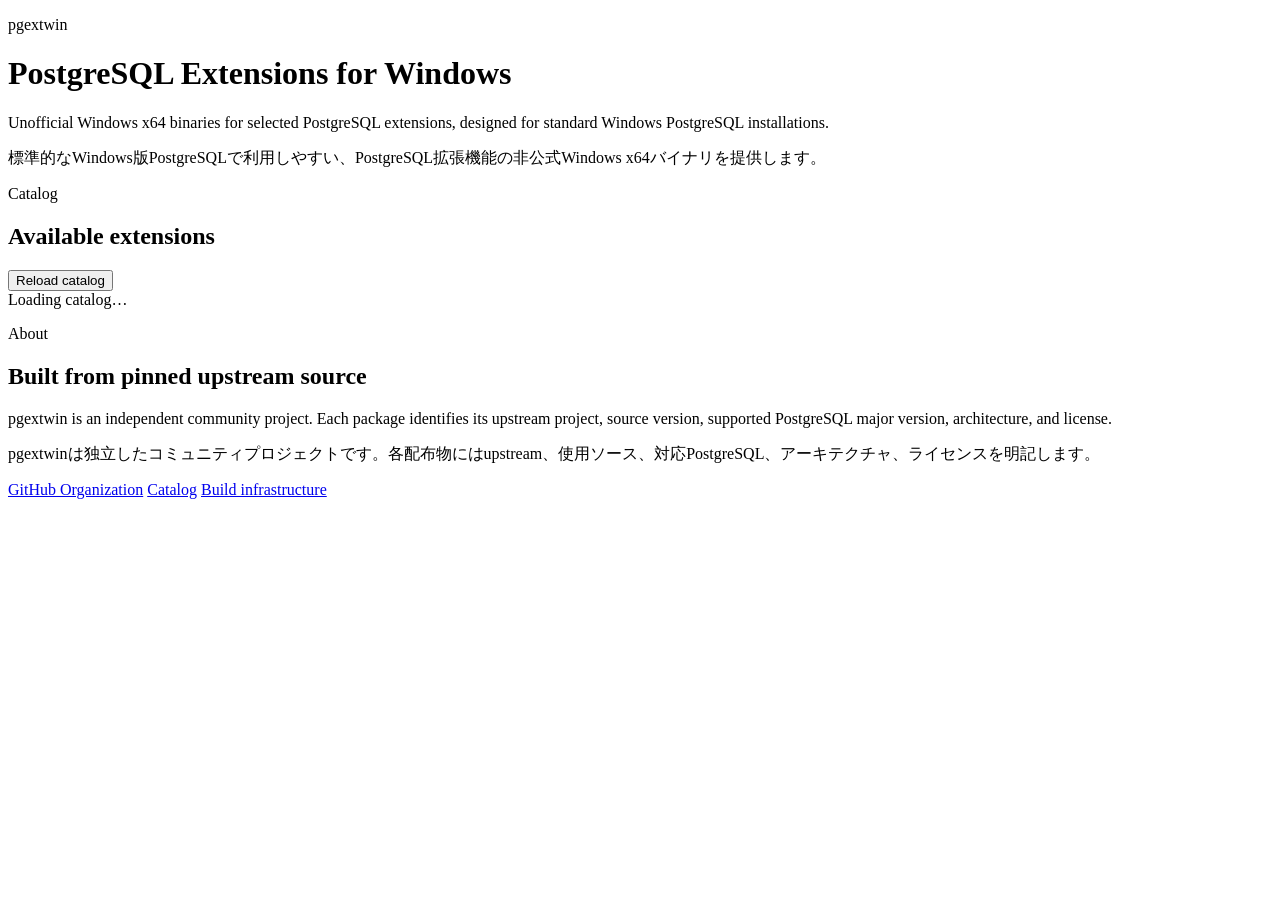
==== index.html @ 3f57a6a5 "Add accessible website shell" ====
<!doctype html>
<html lang="en">
<head>
  <meta charset="utf-8">
  <meta name="viewport" content="width=device-width, initial-scale=1">
  <meta name="description" content="Unofficial Windows x64 binaries for selected PostgreSQL extensions.">
  <title>pgextwin — PostgreSQL Extensions for Windows</title>
  <link rel="stylesheet" href="styles.css">
</head>
<body>
  <header class="site-header">
    <div class="shell">
      <p class="eyebrow">pgextwin</p>
      <h1>PostgreSQL Extensions for Windows</h1>
      <p class="lead">Unofficial Windows x64 binaries for selected PostgreSQL extensions, designed for standard Windows PostgreSQL installations.</p>
      <p class="lead ja" lang="ja">標準的なWindows版PostgreSQLで利用しやすい、PostgreSQL拡張機能の非公式Windows x64バイナリを提供します。</p>
    </div>
  </header>

  <main class="shell">
    <section aria-labelledby="extensions-heading">
      <div class="section-heading">
        <div>
          <p class="eyebrow">Catalog</p>
          <h2 id="extensions-heading">Available extensions</h2>
        </div>
        <button id="reload" type="button">Reload catalog</button>
      </div>

      <div id="status" class="status" role="status" aria-live="polite">Loading catalog…</div>
      <div id="extensions" class="extension-grid" aria-live="polite"></div>
    </section>

    <section class="info" aria-labelledby="about-heading">
      <p class="eyebrow">About</p>
      <h2 id="about-heading">Built from pinned upstream source</h2>
      <p>pgextwin is an independent community project. Each package identifies its upstream project, source version, supported PostgreSQL major version, architecture, and license.</p>
      <p lang="ja">pgextwinは独立したコミュニティプロジェクトです。各配布物にはupstream、使用ソース、対応PostgreSQL、アーキテクチャ、ライセンスを明記します。</p>
    </section>
  </main>

  <footer class="site-footer">
    <div class="shell">
      <a href="https://github.com/pgextwin">GitHub Organization</a>
      <a href="https://github.com/pgextwin/catalog">Catalog</a>
      <a href="https://github.com/pgextwin/build">Build infrastructure</a>
    </div>
  </footer>

  <script src="app.js" defer></script>
</body>
</html>
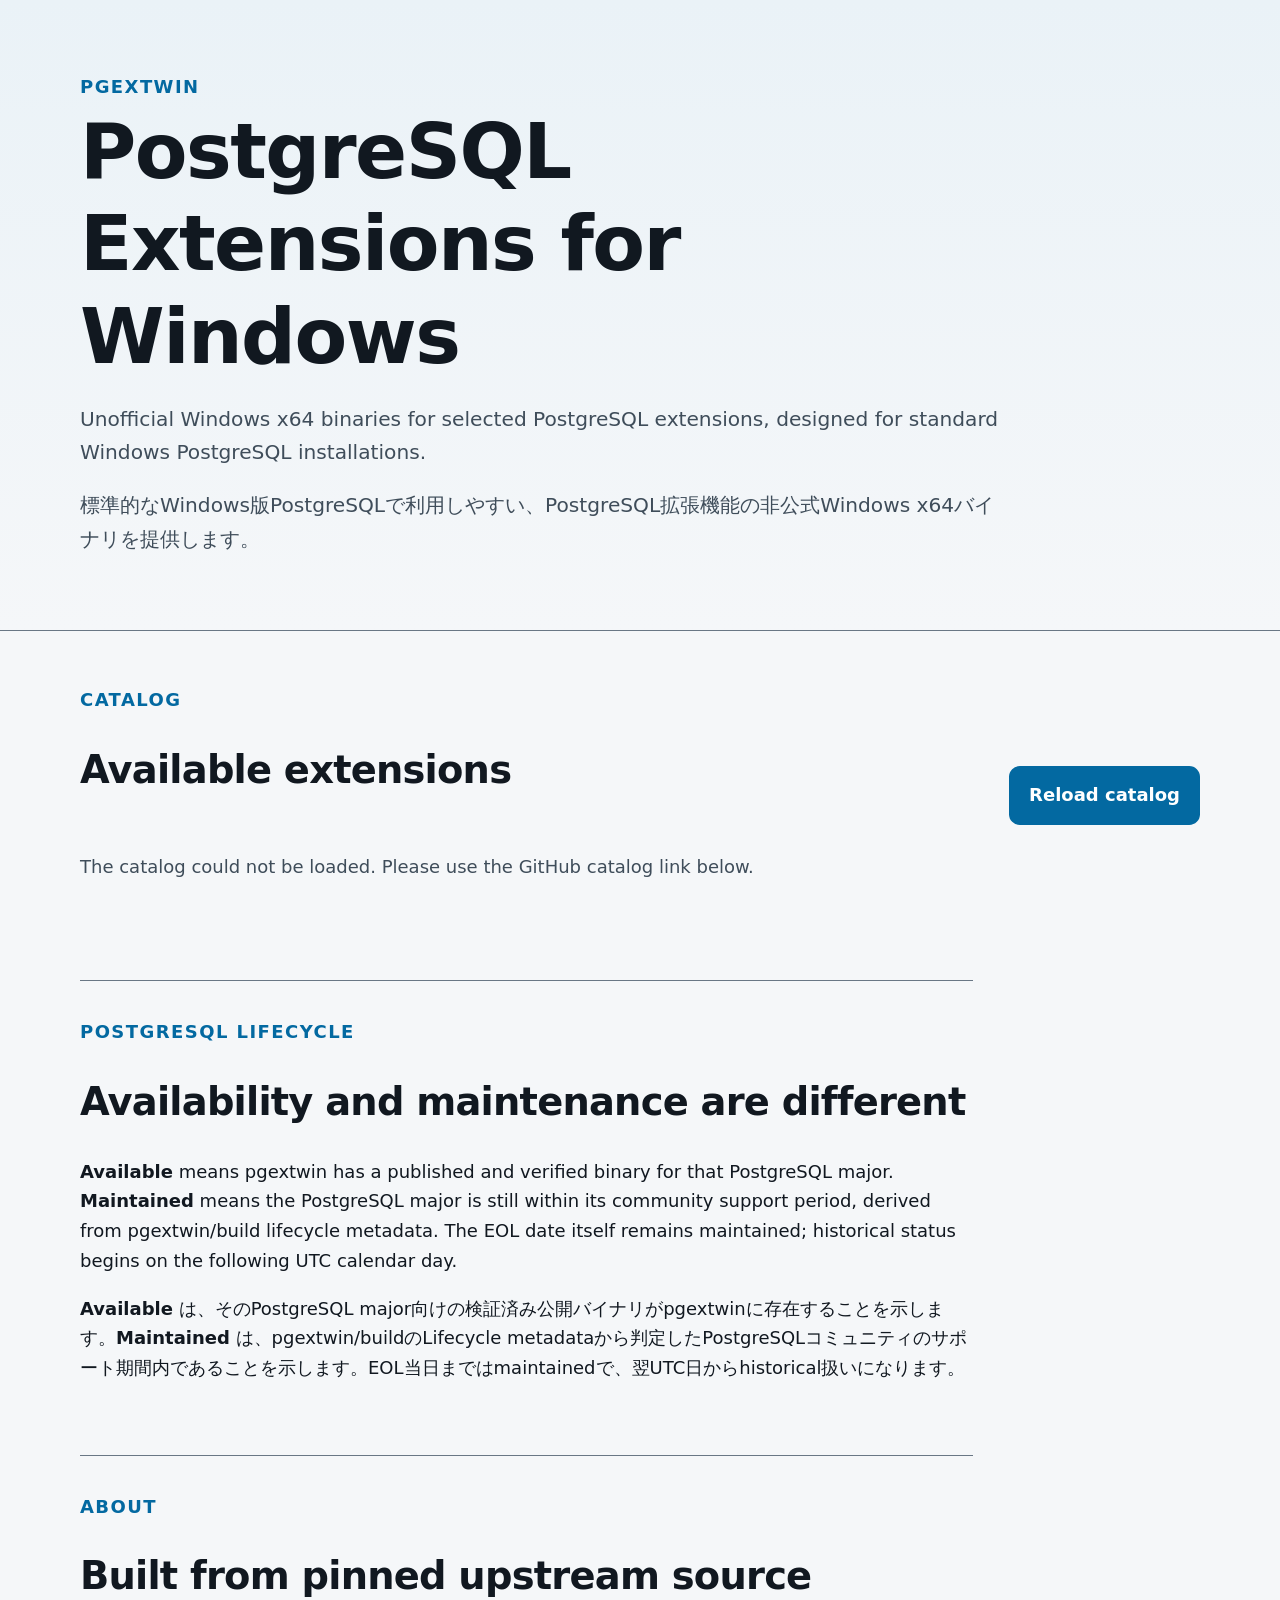
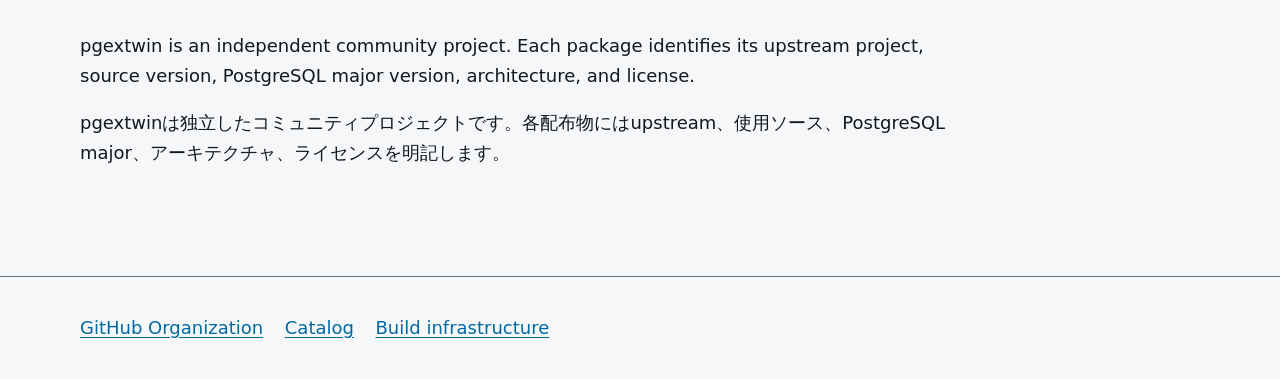
==== commit be8558de: "feat: explain lifecycle availability in website UI" ====
--- a/index.html
+++ b/index.html
@@ -31,11 +31,19 @@
       <div id="extensions" class="extension-grid" aria-live="polite"></div>
     </section>
 
+    <section class="info" aria-labelledby="lifecycle-heading">
+      <p class="eyebrow">PostgreSQL lifecycle</p>
+      <h2 id="lifecycle-heading">Availability and maintenance are different</h2>
+      <p><strong>Available</strong> means pgextwin has a published and verified binary for that PostgreSQL major. <strong>Maintained</strong> means the PostgreSQL major is still within its community support period, derived from pgextwin/build lifecycle metadata. The EOL date itself remains maintained; historical status begins on the following UTC calendar day.</p>
+      <p lang="ja"><strong>Available</strong> は、そのPostgreSQL major向けの検証済み公開バイナリがpgextwinに存在することを示します。<strong>Maintained</strong> は、pgextwin/buildのLifecycle metadataから判定したPostgreSQLコミュニティのサポート期間内であることを示します。EOL当日まではmaintainedで、翌UTC日からhistorical扱いになります。</p>
+      <div id="lifecycle-notice" class="lifecycle-notice" aria-live="polite"></div>
+    </section>
+
     <section class="info" aria-labelledby="about-heading">
       <p class="eyebrow">About</p>
       <h2 id="about-heading">Built from pinned upstream source</h2>
-      <p>pgextwin is an independent community project. Each package identifies its upstream project, source version, supported PostgreSQL major version, architecture, and license.</p>
-      <p lang="ja">pgextwinは独立したコミュニティプロジェクトです。各配布物にはupstream、使用ソース、対応PostgreSQL、アーキテクチャ、ライセンスを明記します。</p>
+      <p>pgextwin is an independent community project. Each package identifies its upstream project, source version, PostgreSQL major version, architecture, and license.</p>
+      <p lang="ja">pgextwinは独立したコミュニティプロジェクトです。各配布物にはupstream、使用ソース、PostgreSQL major、アーキテクチャ、ライセンスを明記します。</p>
     </section>
   </main>
 
@@ -47,6 +55,7 @@
     </div>
   </footer>
 
+  <script src="lifecycle.js" defer></script>
   <script src="app.js" defer></script>
 </body>
 </html>
--- a/styles.css
+++ b/styles.css
@@ -0,0 +1,223 @@
+:root {
+  color-scheme: dark light;
+  --bg: #101418;
+  --surface: #182028;
+  --surface-2: #202a34;
+  --text: #f5f7fa;
+  --muted: #c1cad4;
+  --border: #4c5a68;
+  --accent: #7dd3fc;
+  --accent-text: #062332;
+  --focus: #facc15;
+  --max: 1120px;
+  font-family: Inter, ui-sans-serif, system-ui, -apple-system, BlinkMacSystemFont, "Segoe UI", sans-serif;
+}
+
+* {
+  box-sizing: border-box;
+}
+
+html {
+  font-size: 18px;
+  background: var(--bg);
+}
+
+body {
+  margin: 0;
+  background: var(--bg);
+  color: var(--text);
+  line-height: 1.65;
+}
+
+a {
+  color: var(--accent);
+  text-underline-offset: 0.18em;
+}
+
+a:hover {
+  text-decoration-thickness: 0.14em;
+}
+
+a:focus-visible,
+button:focus-visible {
+  outline: 3px solid var(--focus);
+  outline-offset: 4px;
+}
+
+.shell {
+  width: min(calc(100% - 2rem), var(--max));
+  margin-inline: auto;
+}
+
+.site-header {
+  border-bottom: 1px solid var(--border);
+  padding: 4rem 0 3rem;
+  background: linear-gradient(180deg, #17212a 0%, var(--bg) 100%);
+}
+
+h1,
+h2,
+h3 {
+  line-height: 1.2;
+  letter-spacing: -0.02em;
+}
+
+h1 {
+  margin: 0.25rem 0 1rem;
+  font-size: clamp(2.3rem, 6vw, 4.4rem);
+  max-width: 16ch;
+}
+
+h2 {
+  font-size: clamp(1.65rem, 3vw, 2.35rem);
+}
+
+h3 {
+  margin: 0;
+  font-size: 1.35rem;
+}
+
+.eyebrow {
+  margin: 0;
+  color: var(--accent);
+  font-weight: 800;
+  letter-spacing: 0.08em;
+  text-transform: uppercase;
+}
+
+.lead {
+  max-width: 72ch;
+  font-size: 1.12rem;
+  color: var(--muted);
+}
+
+main {
+  padding: 3rem 0 5rem;
+}
+
+.section-heading {
+  display: flex;
+  gap: 1rem;
+  align-items: end;
+  justify-content: space-between;
+  margin-bottom: 1.5rem;
+}
+
+button {
+  border: 2px solid var(--accent);
+  border-radius: 0.6rem;
+  background: var(--accent);
+  color: var(--accent-text);
+  padding: 0.7rem 1rem;
+  font: inherit;
+  font-weight: 800;
+  cursor: pointer;
+}
+
+.status {
+  margin: 1rem 0 1.5rem;
+  color: var(--muted);
+}
+
+.extension-grid {
+  display: grid;
+  grid-template-columns: repeat(auto-fit, minmax(min(100%, 19rem), 1fr));
+  gap: 1rem;
+}
+
+.extension-card {
+  border: 1px solid var(--border);
+  border-radius: 0.9rem;
+  background: var(--surface);
+  padding: 1.35rem;
+}
+
+.extension-card p {
+  color: var(--muted);
+}
+
+.meta {
+  display: grid;
+  grid-template-columns: auto 1fr;
+  gap: 0.35rem 0.8rem;
+  margin: 1rem 0;
+}
+
+.meta dt {
+  font-weight: 800;
+}
+
+.meta dd {
+  margin: 0;
+  color: var(--muted);
+}
+
+.pg-list {
+  display: flex;
+  flex-wrap: wrap;
+  gap: 0.45rem;
+  padding: 0;
+  list-style: none;
+}
+
+.pg-list li {
+  border: 1px solid var(--border);
+  border-radius: 999px;
+  background: var(--surface-2);
+  padding: 0.2rem 0.65rem;
+  font-weight: 700;
+}
+
+.card-actions {
+  display: flex;
+  flex-wrap: wrap;
+  gap: 0.8rem;
+  margin-top: 1.2rem;
+}
+
+.info {
+  margin-top: 4rem;
+  border-top: 1px solid var(--border);
+  padding-top: 2rem;
+  max-width: 78ch;
+}
+
+.site-footer {
+  border-top: 1px solid var(--border);
+  padding: 2rem 0;
+}
+
+.site-footer .shell {
+  display: flex;
+  flex-wrap: wrap;
+  gap: 1.2rem;
+}
+
+@media (prefers-color-scheme: light) {
+  :root {
+    --bg: #f5f7f9;
+    --surface: #ffffff;
+    --surface-2: #eef2f5;
+    --text: #111820;
+    --muted: #3f4d5a;
+    --border: #697785;
+    --accent: #0369a1;
+    --accent-text: #ffffff;
+    --focus: #92400e;
+  }
+
+  .site-header {
+    background: linear-gradient(180deg, #eaf2f7 0%, var(--bg) 100%);
+  }
+}
+
+@media (max-width: 640px) {
+  .section-heading {
+    align-items: start;
+    flex-direction: column;
+  }
+
+  button {
+    width: 100%;
+  }
+}
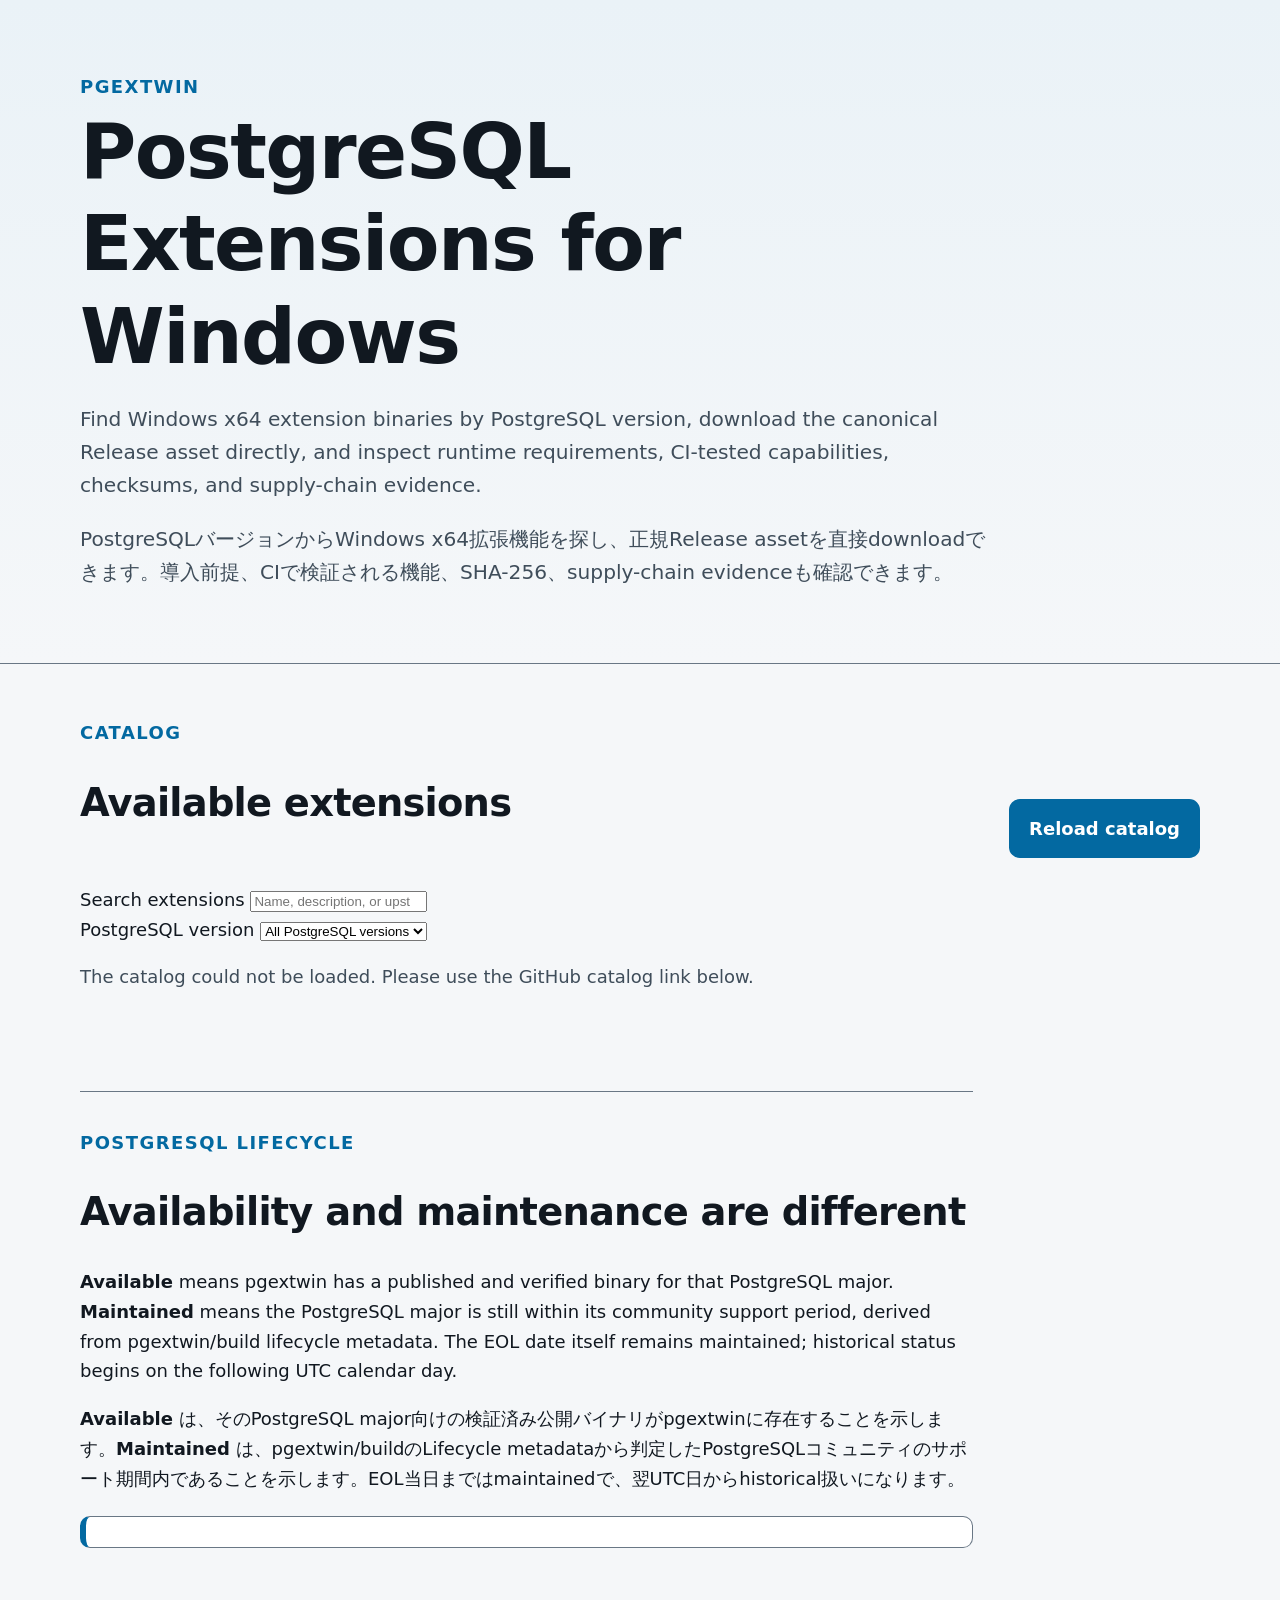
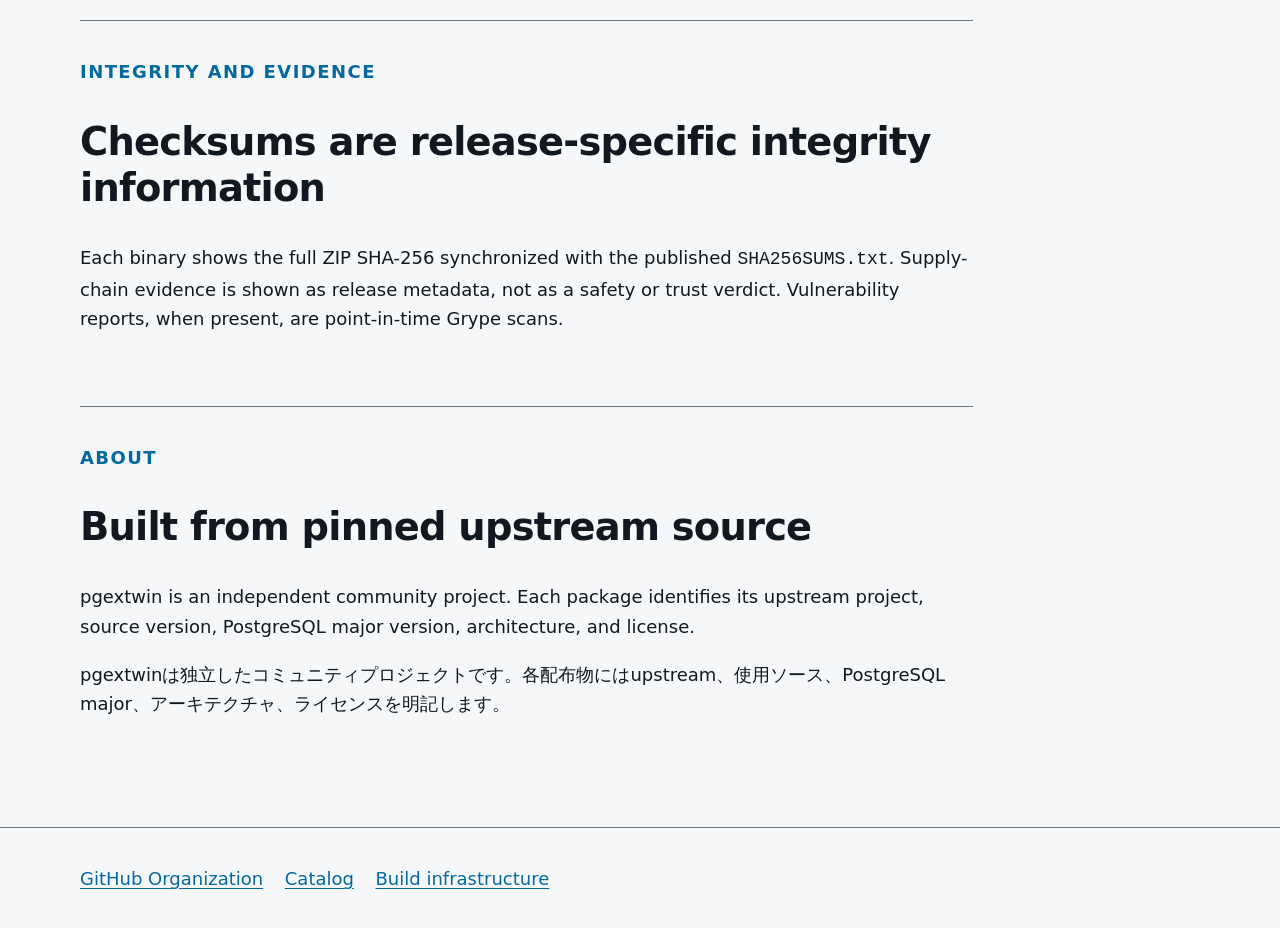
==== commit d9904f31: "Step 12: add discovery controls and Website v2 structure" ====
--- a/index.html
+++ b/index.html
@@ -3,7 +3,7 @@
 <head>
   <meta charset="utf-8">
   <meta name="viewport" content="width=device-width, initial-scale=1">
-  <meta name="description" content="Unofficial Windows x64 binaries for selected PostgreSQL extensions.">
+  <meta name="description" content="Discover and directly download unofficial Windows x64 binaries for selected PostgreSQL extensions.">
   <title>pgextwin — PostgreSQL Extensions for Windows</title>
   <link rel="stylesheet" href="styles.css">
 </head>
@@ -12,8 +12,8 @@
     <div class="shell">
       <p class="eyebrow">pgextwin</p>
       <h1>PostgreSQL Extensions for Windows</h1>
-      <p class="lead">Unofficial Windows x64 binaries for selected PostgreSQL extensions, designed for standard Windows PostgreSQL installations.</p>
-      <p class="lead ja" lang="ja">標準的なWindows版PostgreSQLで利用しやすい、PostgreSQL拡張機能の非公式Windows x64バイナリを提供します。</p>
+      <p class="lead">Find Windows x64 extension binaries by PostgreSQL version, download the canonical Release asset directly, and inspect runtime requirements, CI-tested capabilities, checksums, and supply-chain evidence.</p>
+      <p class="lead ja" lang="ja">PostgreSQLバージョンからWindows x64拡張機能を探し、正規Release assetを直接downloadできます。導入前提、CIで検証される機能、SHA-256、supply-chain evidenceも確認できます。</p>
     </div>
   </header>
 
@@ -27,8 +27,23 @@
         <button id="reload" type="button">Reload catalog</button>
       </div>
 
+      <div class="filters" aria-label="Extension filters">
+        <div class="filter-field filter-field--search">
+          <label for="search">Search extensions</label>
+          <input id="search" name="search" type="search" autocomplete="off" placeholder="Name, description, or upstream repository">
+        </div>
+        <div class="filter-field">
+          <label for="pg-filter">PostgreSQL version</label>
+          <select id="pg-filter" name="pg-filter">
+            <option value="">All PostgreSQL versions</option>
+          </select>
+        </div>
+      </div>
+
       <div id="status" class="status" role="status" aria-live="polite">Loading catalog…</div>
-      <div id="extensions" class="extension-grid" aria-live="polite"></div>
+      <p id="results-count" class="results-count" role="status" aria-live="polite"></p>
+      <div id="empty-state" class="empty-state" role="status" hidden>No extensions match the current filters.</div>
+      <div id="extensions" class="extension-grid"></div>
     </section>
 
     <section class="info" aria-labelledby="lifecycle-heading">
@@ -37,6 +52,12 @@
       <p><strong>Available</strong> means pgextwin has a published and verified binary for that PostgreSQL major. <strong>Maintained</strong> means the PostgreSQL major is still within its community support period, derived from pgextwin/build lifecycle metadata. The EOL date itself remains maintained; historical status begins on the following UTC calendar day.</p>
       <p lang="ja"><strong>Available</strong> は、そのPostgreSQL major向けの検証済み公開バイナリがpgextwinに存在することを示します。<strong>Maintained</strong> は、pgextwin/buildのLifecycle metadataから判定したPostgreSQLコミュニティのサポート期間内であることを示します。EOL当日まではmaintainedで、翌UTC日からhistorical扱いになります。</p>
       <div id="lifecycle-notice" class="lifecycle-notice" aria-live="polite"></div>
+    </section>
+
+    <section class="info" aria-labelledby="integrity-heading">
+      <p class="eyebrow">Integrity and evidence</p>
+      <h2 id="integrity-heading">Checksums are release-specific integrity information</h2>
+      <p>Each binary shows the full ZIP SHA-256 synchronized with the published <code>SHA256SUMS.txt</code>. Supply-chain evidence is shown as release metadata, not as a safety or trust verdict. Vulnerability reports, when present, are point-in-time Grype scans.</p>
     </section>
 
     <section class="info" aria-labelledby="about-heading">
@@ -56,6 +77,7 @@
   </footer>
 
   <script src="lifecycle.js" defer></script>
+  <script src="catalog-view.js" defer></script>
   <script src="app.js" defer></script>
 </body>
 </html>
--- a/styles.css
+++ b/styles.css
@@ -9,6 +9,9 @@
   --accent: #7dd3fc;
   --accent-text: #062332;
   --focus: #facc15;
+  --maintained: #86efac;
+  --historical: #fbbf24;
+  --unknown: #d1d5db;
   --max: 1120px;
   font-family: Inter, ui-sans-serif, system-ui, -apple-system, BlinkMacSystemFont, "Segoe UI", sans-serif;
 }
@@ -152,20 +155,60 @@
   color: var(--muted);
 }
 
+.pg-heading {
+  margin-bottom: 0.45rem;
+  font-weight: 800;
+}
+
 .pg-list {
-  display: flex;
-  flex-wrap: wrap;
-  gap: 0.45rem;
+  display: grid;
+  gap: 0.55rem;
   padding: 0;
   list-style: none;
 }
 
-.pg-list li {
+.pg-version {
   border: 1px solid var(--border);
+  border-radius: 0.7rem;
+  background: var(--surface-2);
+  padding: 0.65rem 0.75rem;
+}
+
+.pg-version-heading {
+  display: flex;
+  flex-wrap: wrap;
+  align-items: center;
+  justify-content: space-between;
+  gap: 0.4rem 0.75rem;
+}
+
+.lifecycle-badge {
+  border: 1px solid currentColor;
   border-radius: 999px;
-  background: var(--surface-2);
-  padding: 0.2rem 0.65rem;
-  font-weight: 700;
+  padding: 0.12rem 0.5rem;
+  font-size: 0.78rem;
+  font-weight: 800;
+  line-height: 1.45;
+}
+
+.lifecycle-badge--maintained {
+  color: var(--maintained);
+}
+
+.lifecycle-badge--historical {
+  color: var(--historical);
+}
+
+.lifecycle-badge--unknown {
+  color: var(--unknown);
+}
+
+.pg-version-detail,
+.pg-version-upstream {
+  display: block;
+  margin-top: 0.25rem;
+  color: var(--muted);
+  font-size: 0.88rem;
 }
 
 .card-actions {
@@ -180,6 +223,19 @@
   border-top: 1px solid var(--border);
   padding-top: 2rem;
   max-width: 78ch;
+}
+
+.lifecycle-notice {
+  margin-top: 1.25rem;
+  border: 1px solid var(--border);
+  border-left: 0.35rem solid var(--accent);
+  border-radius: 0.55rem;
+  background: var(--surface);
+  padding: 0.85rem 1rem;
+}
+
+.lifecycle-notice p {
+  margin: 0.35rem 0;
 }
 
 .site-footer {
@@ -204,6 +260,9 @@
     --accent: #0369a1;
     --accent-text: #ffffff;
     --focus: #92400e;
+    --maintained: #166534;
+    --historical: #92400e;
+    --unknown: #4b5563;
   }
 
   .site-header {
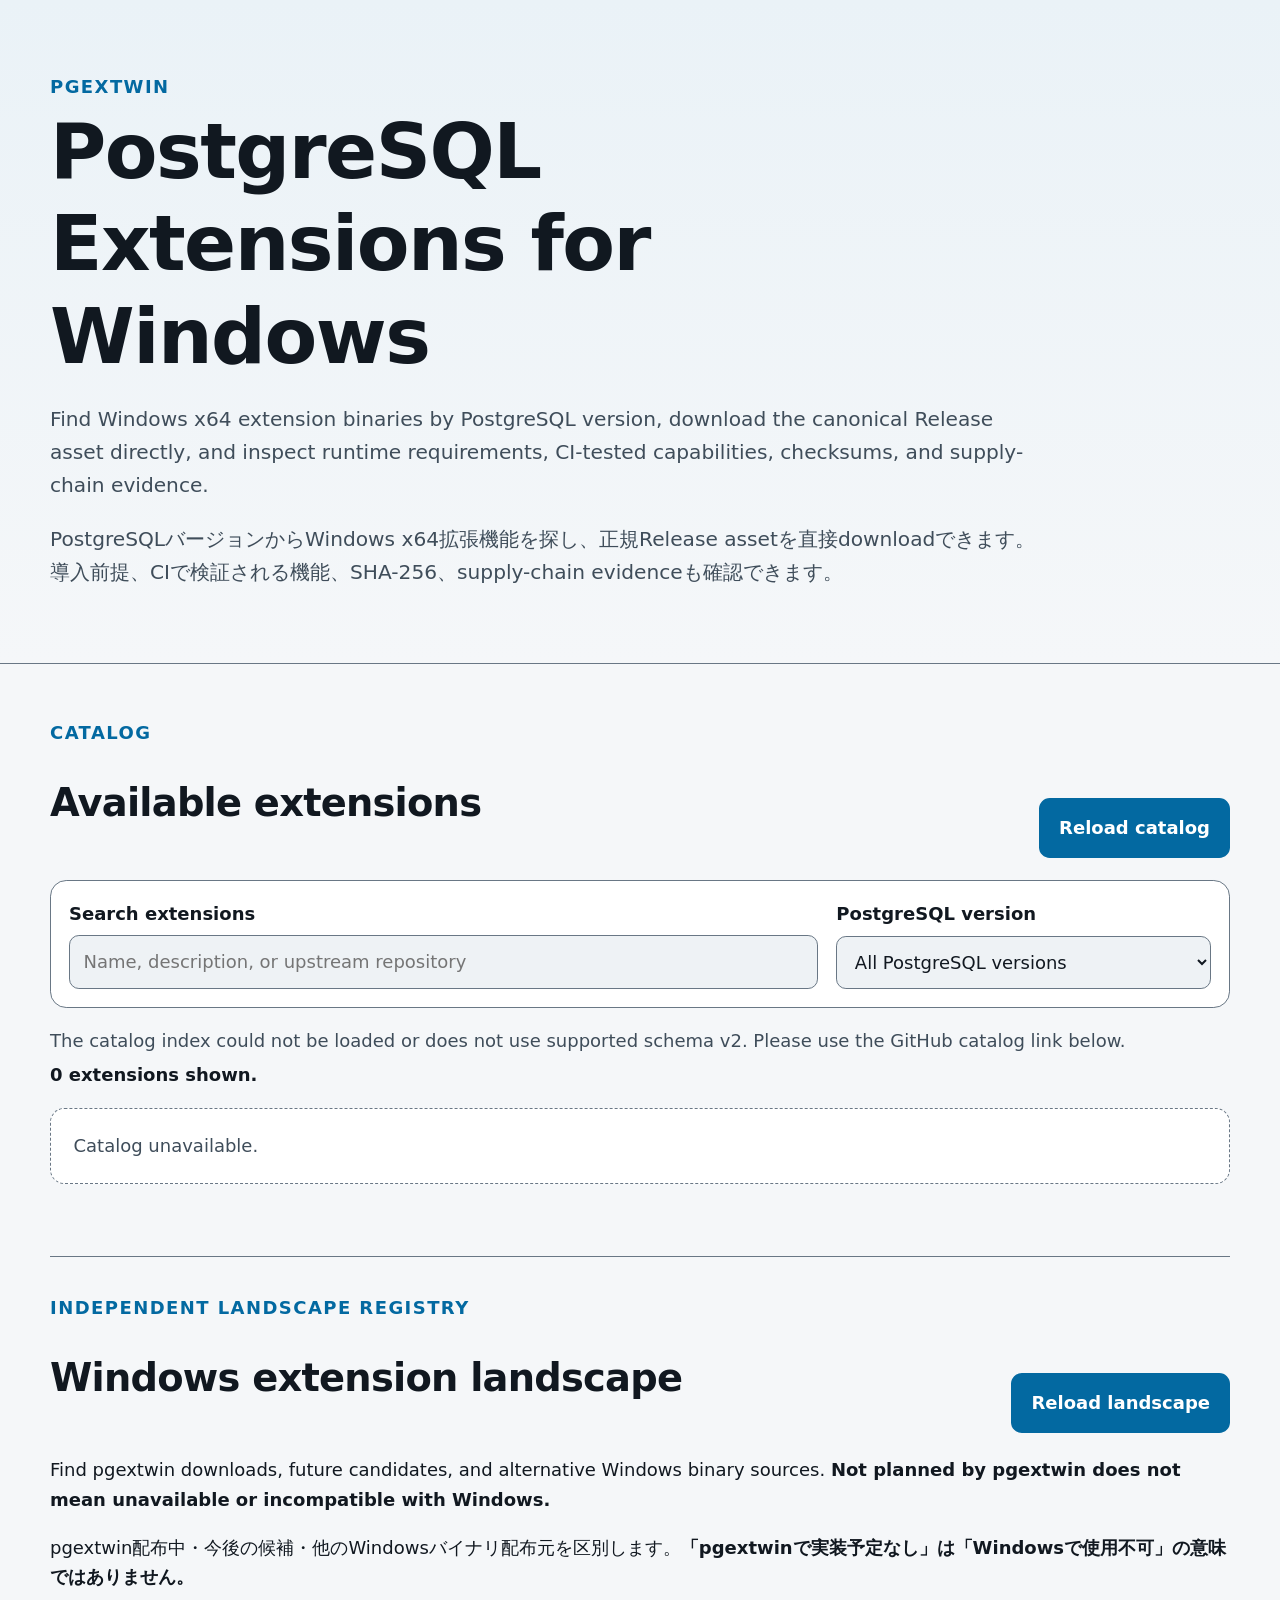
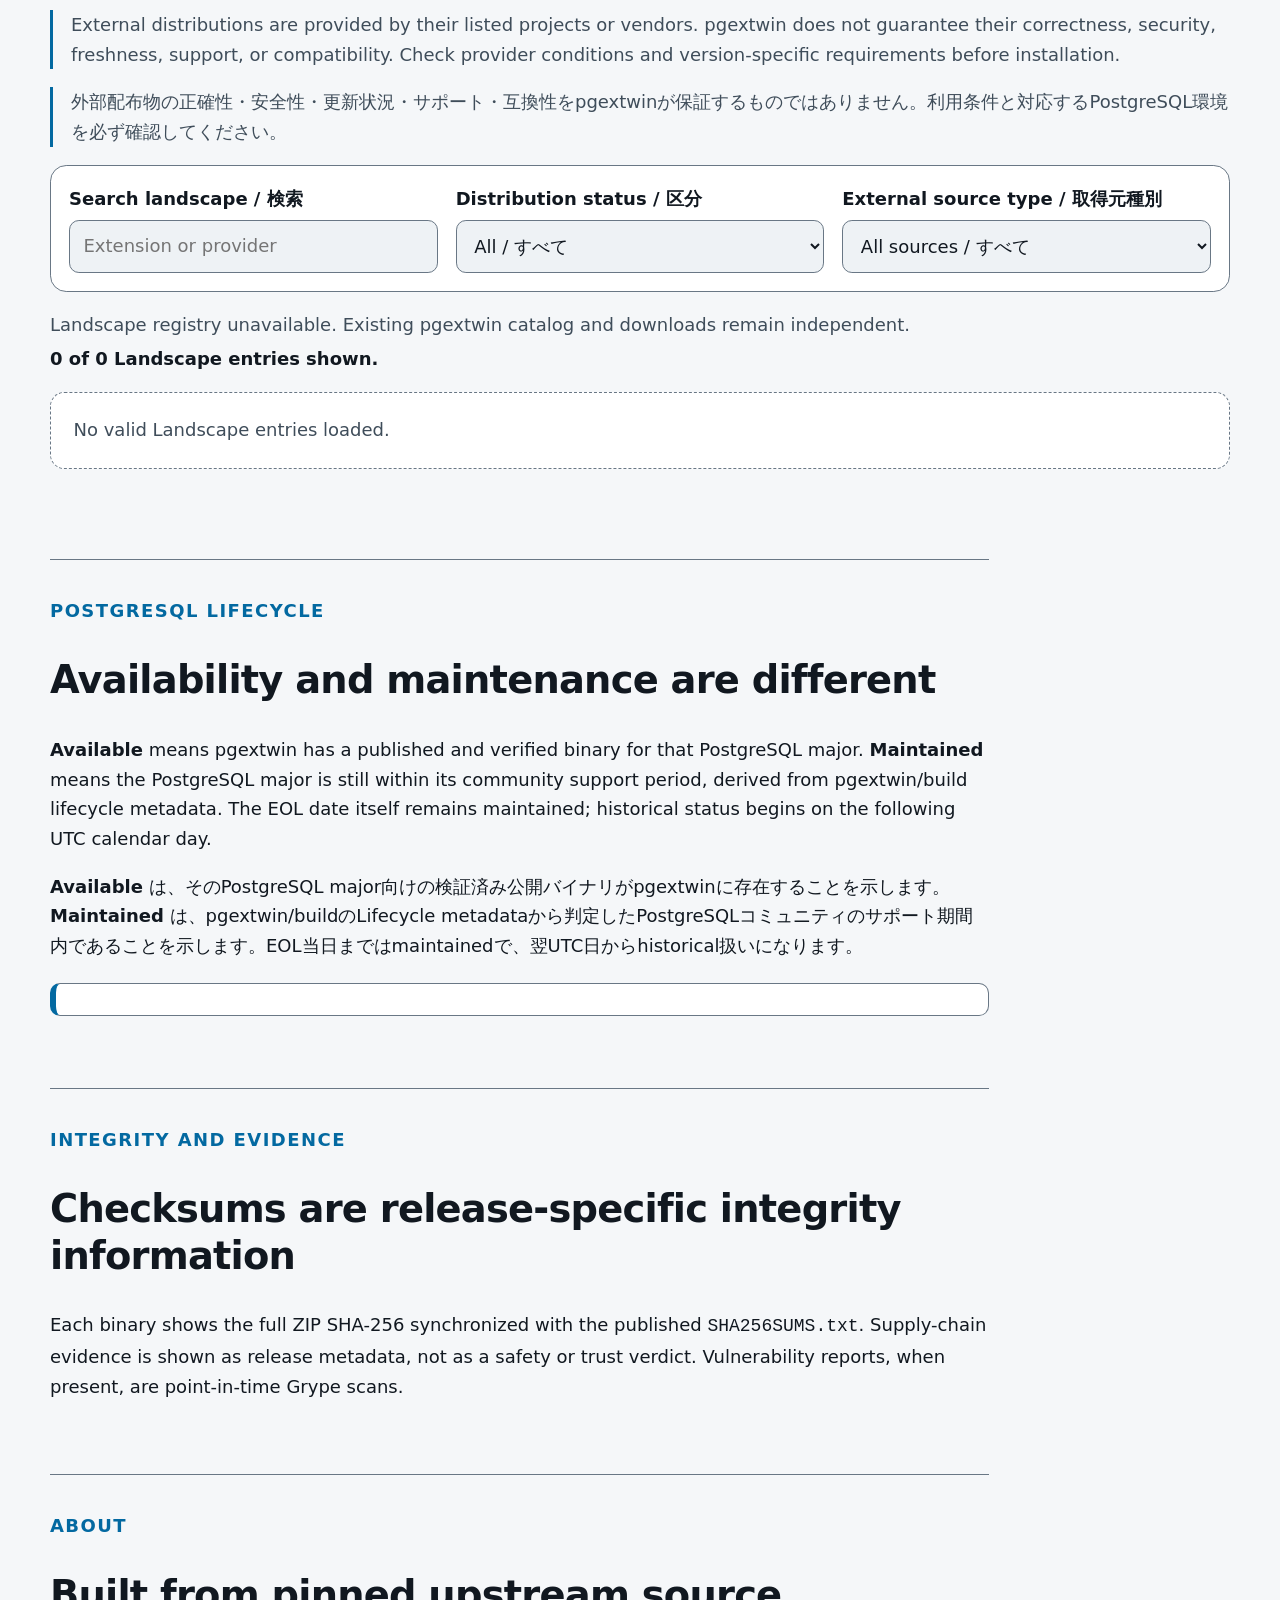
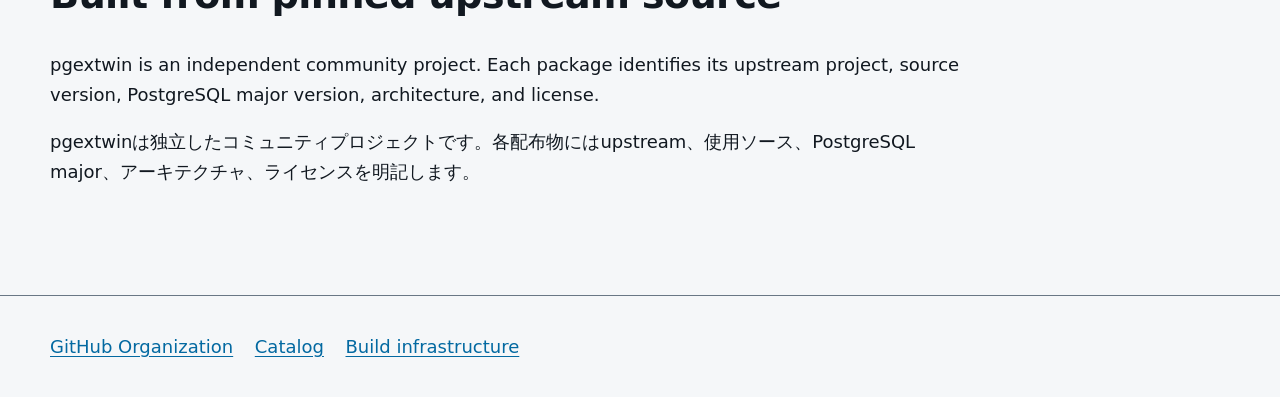
==== commit 98eca0e1: "feat: add isolated Windows Extension Landscape discovery and acquisition UX" ====
--- a/index.html
+++ b/index.html
@@ -46,6 +46,50 @@
       <div id="extensions" class="extension-grid"></div>
     </section>
 
+
+    <section class="landscape-section" aria-labelledby="landscape-heading">
+      <div class="section-heading">
+        <div>
+          <p class="eyebrow">Independent Landscape Registry</p>
+          <h2 id="landscape-heading">Windows extension landscape</h2>
+        </div>
+        <button id="landscape-reload" type="button">Reload landscape</button>
+      </div>
+      <p>Find pgextwin downloads, future candidates, and alternative Windows binary sources. <strong>Not planned by pgextwin does not mean unavailable or incompatible with Windows.</strong></p>
+      <p lang="ja">pgextwin配布中・今後の候補・他のWindowsバイナリ配布元を区別します。<strong>「pgextwinで実装予定なし」は「Windowsで使用不可」の意味ではありません。</strong></p>
+      <p class="landscape-disclaimer">External distributions are provided by their listed projects or vendors. pgextwin does not guarantee their correctness, security, freshness, support, or compatibility. Check provider conditions and version-specific requirements before installation.</p>
+      <p lang="ja" class="landscape-disclaimer">外部配布物の正確性・安全性・更新状況・サポート・互換性をpgextwinが保証するものではありません。利用条件と対応するPostgreSQL環境を必ず確認してください。</p>
+      <div class="filters landscape-filters" aria-label="Landscape search and filters">
+        <div class="filter-field">
+          <label for="landscape-search">Search landscape / 検索</label>
+          <input id="landscape-search" type="search" autocomplete="off" placeholder="Extension or provider">
+        </div>
+        <div class="filter-field">
+          <label for="landscape-filter">Distribution status / 区分</label>
+          <select id="landscape-filter">
+            <option value="">All / すべて</option>
+            <option value="implemented">Available in pgextwin / 配布中</option>
+            <option value="candidate">Future candidate / 今後の候補</option>
+            <option value="not-planned">Not planned / 他の配布元</option>
+          </select>
+        </div>
+        <div class="filter-field">
+          <label for="landscape-source-filter">External source type / 取得元種別</label>
+          <select id="landscape-source-filter">
+            <option value="">All sources / すべて</option>
+            <option value="upstream-official">Official / 公式</option>
+            <option value="community">Community / コミュニティ</option>
+            <option value="vendor">Vendor / ベンダー</option>
+            <option value="package-manager">Package manager</option>
+          </select>
+        </div>
+      </div>
+      <div id="landscape-status" class="status" role="status" aria-live="polite">Loading landscape…</div>
+      <p id="landscape-count" class="results-count" role="status" aria-live="polite"></p>
+      <p id="landscape-empty" class="empty-state" hidden>No matching Landscape entries.</p>
+      <div id="landscape-grid" class="extension-grid"></div>
+    </section>
+
     <section class="info" aria-labelledby="lifecycle-heading">
       <p class="eyebrow">PostgreSQL lifecycle</p>
       <h2 id="lifecycle-heading">Availability and maintenance are different</h2>
@@ -79,5 +123,7 @@
   <script src="lifecycle.js" defer></script>
   <script src="catalog-view.js" defer></script>
   <script src="app.js" defer></script>
+  <script src="landscape-view.js" defer></script>
+  <script src="landscape-app.js" defer></script>
 </body>
 </html>
--- a/styles.css
+++ b/styles.css
@@ -3,6 +3,7 @@
   --bg: #101418;
   --surface: #182028;
   --surface-2: #202a34;
+  --surface-3: #273440;
   --text: #f5f7fa;
   --muted: #c1cad4;
   --border: #4c5a68;
@@ -12,248 +13,101 @@
   --maintained: #86efac;
   --historical: #fbbf24;
   --unknown: #d1d5db;
-  --max: 1120px;
+  --max: 1180px;
   font-family: Inter, ui-sans-serif, system-ui, -apple-system, BlinkMacSystemFont, "Segoe UI", sans-serif;
 }
 
-* {
-  box-sizing: border-box;
-}
-
-html {
-  font-size: 18px;
-  background: var(--bg);
-}
-
-body {
-  margin: 0;
-  background: var(--bg);
-  color: var(--text);
-  line-height: 1.65;
-}
-
-a {
-  color: var(--accent);
-  text-underline-offset: 0.18em;
-}
-
-a:hover {
-  text-decoration-thickness: 0.14em;
-}
-
-a:focus-visible,
-button:focus-visible {
+* { box-sizing: border-box; }
+html { font-size: 18px; background: var(--bg); }
+body { margin: 0; background: var(--bg); color: var(--text); line-height: 1.65; }
+a { color: var(--accent); text-underline-offset: 0.18em; }
+a:hover { text-decoration-thickness: 0.14em; }
+a:focus-visible, button:focus-visible, input:focus-visible, select:focus-visible, summary:focus-visible {
   outline: 3px solid var(--focus);
   outline-offset: 4px;
 }
-
-.shell {
-  width: min(calc(100% - 2rem), var(--max));
-  margin-inline: auto;
-}
-
-.site-header {
-  border-bottom: 1px solid var(--border);
-  padding: 4rem 0 3rem;
-  background: linear-gradient(180deg, #17212a 0%, var(--bg) 100%);
-}
-
-h1,
-h2,
-h3 {
-  line-height: 1.2;
-  letter-spacing: -0.02em;
-}
-
-h1 {
-  margin: 0.25rem 0 1rem;
-  font-size: clamp(2.3rem, 6vw, 4.4rem);
-  max-width: 16ch;
-}
-
-h2 {
-  font-size: clamp(1.65rem, 3vw, 2.35rem);
-}
-
-h3 {
-  margin: 0;
-  font-size: 1.35rem;
-}
-
-.eyebrow {
-  margin: 0;
-  color: var(--accent);
-  font-weight: 800;
-  letter-spacing: 0.08em;
-  text-transform: uppercase;
-}
-
-.lead {
-  max-width: 72ch;
-  font-size: 1.12rem;
-  color: var(--muted);
-}
-
-main {
-  padding: 3rem 0 5rem;
-}
-
-.section-heading {
-  display: flex;
-  gap: 1rem;
-  align-items: end;
-  justify-content: space-between;
-  margin-bottom: 1.5rem;
-}
-
-button {
-  border: 2px solid var(--accent);
-  border-radius: 0.6rem;
-  background: var(--accent);
-  color: var(--accent-text);
-  padding: 0.7rem 1rem;
-  font: inherit;
-  font-weight: 800;
-  cursor: pointer;
-}
-
-.status {
-  margin: 1rem 0 1.5rem;
-  color: var(--muted);
-}
-
-.extension-grid {
-  display: grid;
-  grid-template-columns: repeat(auto-fit, minmax(min(100%, 19rem), 1fr));
-  gap: 1rem;
-}
-
-.extension-card {
-  border: 1px solid var(--border);
-  border-radius: 0.9rem;
-  background: var(--surface);
-  padding: 1.35rem;
-}
-
-.extension-card p {
-  color: var(--muted);
-}
-
-.meta {
-  display: grid;
-  grid-template-columns: auto 1fr;
-  gap: 0.35rem 0.8rem;
-  margin: 1rem 0;
-}
-
-.meta dt {
-  font-weight: 800;
-}
-
-.meta dd {
-  margin: 0;
-  color: var(--muted);
-}
-
-.pg-heading {
-  margin-bottom: 0.45rem;
-  font-weight: 800;
-}
-
-.pg-list {
-  display: grid;
-  gap: 0.55rem;
-  padding: 0;
-  list-style: none;
-}
-
-.pg-version {
-  border: 1px solid var(--border);
-  border-radius: 0.7rem;
-  background: var(--surface-2);
-  padding: 0.65rem 0.75rem;
-}
-
-.pg-version-heading {
-  display: flex;
-  flex-wrap: wrap;
-  align-items: center;
-  justify-content: space-between;
-  gap: 0.4rem 0.75rem;
-}
-
-.lifecycle-badge {
-  border: 1px solid currentColor;
-  border-radius: 999px;
-  padding: 0.12rem 0.5rem;
-  font-size: 0.78rem;
-  font-weight: 800;
-  line-height: 1.45;
-}
-
-.lifecycle-badge--maintained {
-  color: var(--maintained);
-}
-
-.lifecycle-badge--historical {
-  color: var(--historical);
-}
-
-.lifecycle-badge--unknown {
-  color: var(--unknown);
-}
-
-.pg-version-detail,
-.pg-version-upstream {
-  display: block;
-  margin-top: 0.25rem;
-  color: var(--muted);
-  font-size: 0.88rem;
-}
-
-.card-actions {
-  display: flex;
-  flex-wrap: wrap;
-  gap: 0.8rem;
-  margin-top: 1.2rem;
-}
-
-.info {
-  margin-top: 4rem;
-  border-top: 1px solid var(--border);
-  padding-top: 2rem;
-  max-width: 78ch;
-}
-
-.lifecycle-notice {
-  margin-top: 1.25rem;
-  border: 1px solid var(--border);
-  border-left: 0.35rem solid var(--accent);
-  border-radius: 0.55rem;
-  background: var(--surface);
-  padding: 0.85rem 1rem;
-}
-
-.lifecycle-notice p {
-  margin: 0.35rem 0;
-}
-
-.site-footer {
-  border-top: 1px solid var(--border);
-  padding: 2rem 0;
-}
-
-.site-footer .shell {
-  display: flex;
-  flex-wrap: wrap;
-  gap: 1.2rem;
-}
+.shell { width: min(calc(100% - 2rem), var(--max)); margin-inline: auto; }
+.site-header { border-bottom: 1px solid var(--border); padding: 4rem 0 3rem; background: linear-gradient(180deg, #17212a 0%, var(--bg) 100%); }
+h1, h2, h3, h4, h5 { line-height: 1.2; letter-spacing: -0.02em; }
+h1 { margin: 0.25rem 0 1rem; font-size: clamp(2.3rem, 6vw, 4.4rem); max-width: 16ch; }
+h2 { font-size: clamp(1.65rem, 3vw, 2.35rem); }
+h3 { margin: 0; font-size: 1.45rem; }
+h4 { margin: 1.2rem 0 0.65rem; font-size: 1rem; }
+h5 { margin: 1rem 0 0.5rem; font-size: 0.95rem; }
+code { font-family: ui-monospace, SFMono-Regular, Consolas, "Liberation Mono", monospace; }
+.eyebrow { margin: 0; color: var(--accent); font-weight: 800; letter-spacing: 0.08em; text-transform: uppercase; }
+.lead { max-width: 78ch; font-size: 1.12rem; color: var(--muted); }
+main { padding: 3rem 0 5rem; }
+.section-heading { display: flex; gap: 1rem; align-items: end; justify-content: space-between; margin-bottom: 1.25rem; }
+button, input, select { font: inherit; }
+button { border: 2px solid var(--accent); border-radius: 0.6rem; background: var(--accent); color: var(--accent-text); padding: 0.72rem 1rem; font-weight: 800; cursor: pointer; min-height: 2.75rem; }
+button:disabled { cursor: wait; opacity: 0.65; }
+.filters { display: grid; grid-template-columns: minmax(0, 2fr) minmax(12rem, 1fr); gap: 1rem; border: 1px solid var(--border); border-radius: 0.9rem; background: var(--surface); padding: 1rem; }
+.filter-field { display: grid; gap: 0.35rem; }
+.filter-field label { font-weight: 800; }
+.filter-field input, .filter-field select { width: 100%; min-height: 2.9rem; border: 1px solid var(--border); border-radius: 0.55rem; background: var(--surface-2); color: var(--text); padding: 0.6rem 0.75rem; }
+.status { margin: 1rem 0 0.25rem; color: var(--muted); }
+.results-count { margin: 0 0 1rem; font-weight: 800; }
+.empty-state { border: 1px dashed var(--border); border-radius: 0.8rem; background: var(--surface); padding: 1.25rem; margin: 1rem 0; color: var(--muted); }
+.extension-grid { display: grid; grid-template-columns: repeat(auto-fit, minmax(min(100%, 31rem), 1fr)); gap: 1.1rem; align-items: start; }
+.extension-card { min-width: 0; border: 1px solid var(--border); border-radius: 0.9rem; background: var(--surface); padding: 1.35rem; }
+.extension-header p, .extension-card p { color: var(--muted); }
+.meta { display: grid; grid-template-columns: minmax(8.5rem, auto) 1fr; gap: 0.35rem 0.8rem; margin: 1rem 0; }
+.meta dt { font-weight: 800; }
+.meta dd { min-width: 0; margin: 0; color: var(--muted); overflow-wrap: anywhere; }
+.runtime-list { display: flex; flex-wrap: wrap; gap: 0.45rem; padding: 0; margin: 0; list-style: none; }
+.runtime-item { border: 1px solid var(--border); border-radius: 999px; background: var(--surface-2); padding: 0.25rem 0.6rem; font-size: 0.84rem; }
+.pg-heading { margin-bottom: 0.45rem; font-weight: 800; }
+.pg-list { display: grid; gap: 0.6rem; padding: 0; list-style: none; }
+.pg-version { border: 1px solid var(--border); border-radius: 0.7rem; background: var(--surface-2); overflow: visible; }
+.pg-version-summary { display: flex; flex-wrap: wrap; align-items: center; justify-content: space-between; gap: 0.5rem 0.8rem; cursor: pointer; padding: 0.8rem; font-weight: 800; }
+.pg-version-summary:hover { background: var(--surface-3); }
+.pg-version-title { display: inline-flex; align-items: center; gap: 0.45rem; }
+.pg-version-body { border-top: 1px solid var(--border); padding: 0.85rem; }
+.lifecycle-badge { border: 1px solid currentColor; border-radius: 999px; padding: 0.12rem 0.5rem; font-size: 0.78rem; font-weight: 800; line-height: 1.45; }
+.lifecycle-badge--maintained { color: var(--maintained); }
+.lifecycle-badge--historical { color: var(--historical); }
+.lifecycle-badge--unknown { color: var(--unknown); }
+.pg-version-detail, .pg-version-upstream { margin: 0.2rem 0 0.55rem; font-size: 0.9rem; }
+.download-row { margin: 0.8rem 0; }
+.download-link { display: inline-flex; min-height: 2.75rem; align-items: center; border-radius: 0.55rem; background: var(--accent); color: var(--accent-text); padding: 0.55rem 0.8rem; font-weight: 850; text-decoration: none; }
+.download-link:hover { text-decoration: underline; }
+.link-unavailable { color: var(--muted); }
+.checksum-block { display: grid; gap: 0.4rem; margin: 0.8rem 0; }
+.checksum-label { font-weight: 800; }
+.checksum { display: block; max-width: 100%; border: 1px solid var(--border); border-radius: 0.45rem; background: var(--bg); padding: 0.55rem; overflow-wrap: anywhere; word-break: break-all; user-select: all; }
+.copy-button { justify-self: start; min-height: 2.6rem; padding: 0.45rem 0.7rem; font-size: 0.85rem; }
+.evidence { margin-top: 1rem; border-top: 1px solid var(--border); padding-top: 0.2rem; }
+.evidence-note { margin: 0; }
+.evidence-list { padding-left: 1.2rem; }
+.capabilities { margin-top: 1rem; border: 1px solid var(--border); border-radius: 0.7rem; background: var(--surface-2); }
+.capabilities > summary { cursor: pointer; padding: 0.75rem; font-weight: 850; }
+.capabilities > summary:hover { background: var(--surface-3); }
+.capabilities-body { border-top: 1px solid var(--border); padding: 0.2rem 0.85rem 0.85rem; }
+.scenario-list { display: grid; gap: 0.65rem; padding-left: 1.2rem; }
+.scenario-item { padding-left: 0.2rem; }
+.scope-badge { display: inline-block; margin-left: 0.45rem; border: 1px solid var(--accent); border-radius: 999px; padding: 0.05rem 0.4rem; color: var(--accent); font-size: 0.75rem; font-weight: 800; }
+.scenario-id { display: block; margin-top: 0.2rem; color: var(--muted); font-size: 0.8rem; overflow-wrap: anywhere; }
+.coverage-list { display: grid; grid-template-columns: minmax(8rem, auto) 1fr; gap: 0.35rem 0.7rem; }
+.coverage-list dt { font-weight: 800; }
+.coverage-list dd { margin: 0; color: var(--muted); }
+.coverage-status--not-covered { font-style: italic; }
+.capability-source { overflow-wrap: anywhere; font-size: 0.83rem; }
+.card-actions { display: flex; flex-wrap: wrap; gap: 0.85rem 1rem; margin-top: 1.15rem; }
+.inline-link { overflow-wrap: anywhere; }
+.info { margin-top: 4rem; border-top: 1px solid var(--border); padding-top: 2rem; max-width: 82ch; }
+.lifecycle-notice { margin-top: 1.25rem; border: 1px solid var(--border); border-left: 0.35rem solid var(--accent); border-radius: 0.55rem; background: var(--surface); padding: 0.85rem 1rem; }
+.lifecycle-notice p { margin: 0.35rem 0; }
+.site-footer { border-top: 1px solid var(--border); padding: 2rem 0; }
+.site-footer .shell { display: flex; flex-wrap: wrap; gap: 1.2rem; }
+.visually-hidden { position: absolute; width: 1px; height: 1px; padding: 0; margin: -1px; overflow: hidden; clip: rect(0, 0, 0, 0); white-space: nowrap; border: 0; }
 
 @media (prefers-color-scheme: light) {
   :root {
     --bg: #f5f7f9;
     --surface: #ffffff;
     --surface-2: #eef2f5;
+    --surface-3: #e4ebf0;
     --text: #111820;
     --muted: #3f4d5a;
     --border: #697785;
@@ -264,19 +118,37 @@
     --historical: #92400e;
     --unknown: #4b5563;
   }
-
-  .site-header {
-    background: linear-gradient(180deg, #eaf2f7 0%, var(--bg) 100%);
-  }
+  .site-header { background: linear-gradient(180deg, #eaf2f7 0%, var(--bg) 100%); }
 }
 
-@media (max-width: 640px) {
-  .section-heading {
-    align-items: start;
-    flex-direction: column;
-  }
+@media (max-width: 720px) {
+  .section-heading { align-items: start; flex-direction: column; }
+  .section-heading button { width: 100%; }
+  .filters { grid-template-columns: 1fr; }
+  .meta, .coverage-list { grid-template-columns: 1fr; gap: 0.15rem; }
+  .meta dd, .coverage-list dd { margin-bottom: 0.45rem; }
+  .pg-version-summary { align-items: flex-start; flex-direction: column; }
+  .download-link, .copy-button { width: 100%; justify-content: center; }
+}
 
-  button {
-    width: 100%;
-  }
+@media (max-width: 420px) {
+  html { font-size: 17px; }
+  .shell { width: min(calc(100% - 1rem), var(--max)); }
+  .extension-card { padding: 1rem; }
+  .site-header { padding: 3rem 0 2rem; }
 }
+
+/* Landscape is a separate data source and never replaces the distribution Catalog. */
+.landscape-section { margin-top: 3rem; border-top: 1px solid var(--border); padding-top: 2rem; }
+.landscape-filters { grid-template-columns: repeat(3,minmax(0,1fr)); }
+.landscape-disclaimer { border-inline-start: 3px solid var(--accent); padding-inline-start: 1rem; color: var(--muted); }
+.landscape-card { overflow-wrap: anywhere; }
+.landscape-card .meta { grid-template-columns: minmax(9rem,auto) minmax(0,1fr); }
+.landscape-status-label { display: inline-block; padding: 0.25rem 0.6rem; border: 1px solid var(--border); border-radius: 0.45rem; background: var(--surface-2); font-weight: 750; }
+.landscape-sources { list-style: none; padding: 0; display: grid; gap: 0.8rem; }
+.landscape-source { padding: 0.8rem; background: var(--surface-2); border: 1px solid var(--border); border-radius: 0.6rem; }
+.landscape-source p { margin: 0.3rem 0; }
+.landscape-source .source-provider { color: var(--text); font-weight: 800; }
+.landscape-muted { color: var(--muted); }
+@media (max-width: 800px) { .landscape-filters { grid-template-columns: minmax(0,1fr); } }
+@media (max-width: 600px) { .landscape-card .meta { grid-template-columns: minmax(0,1fr); } }
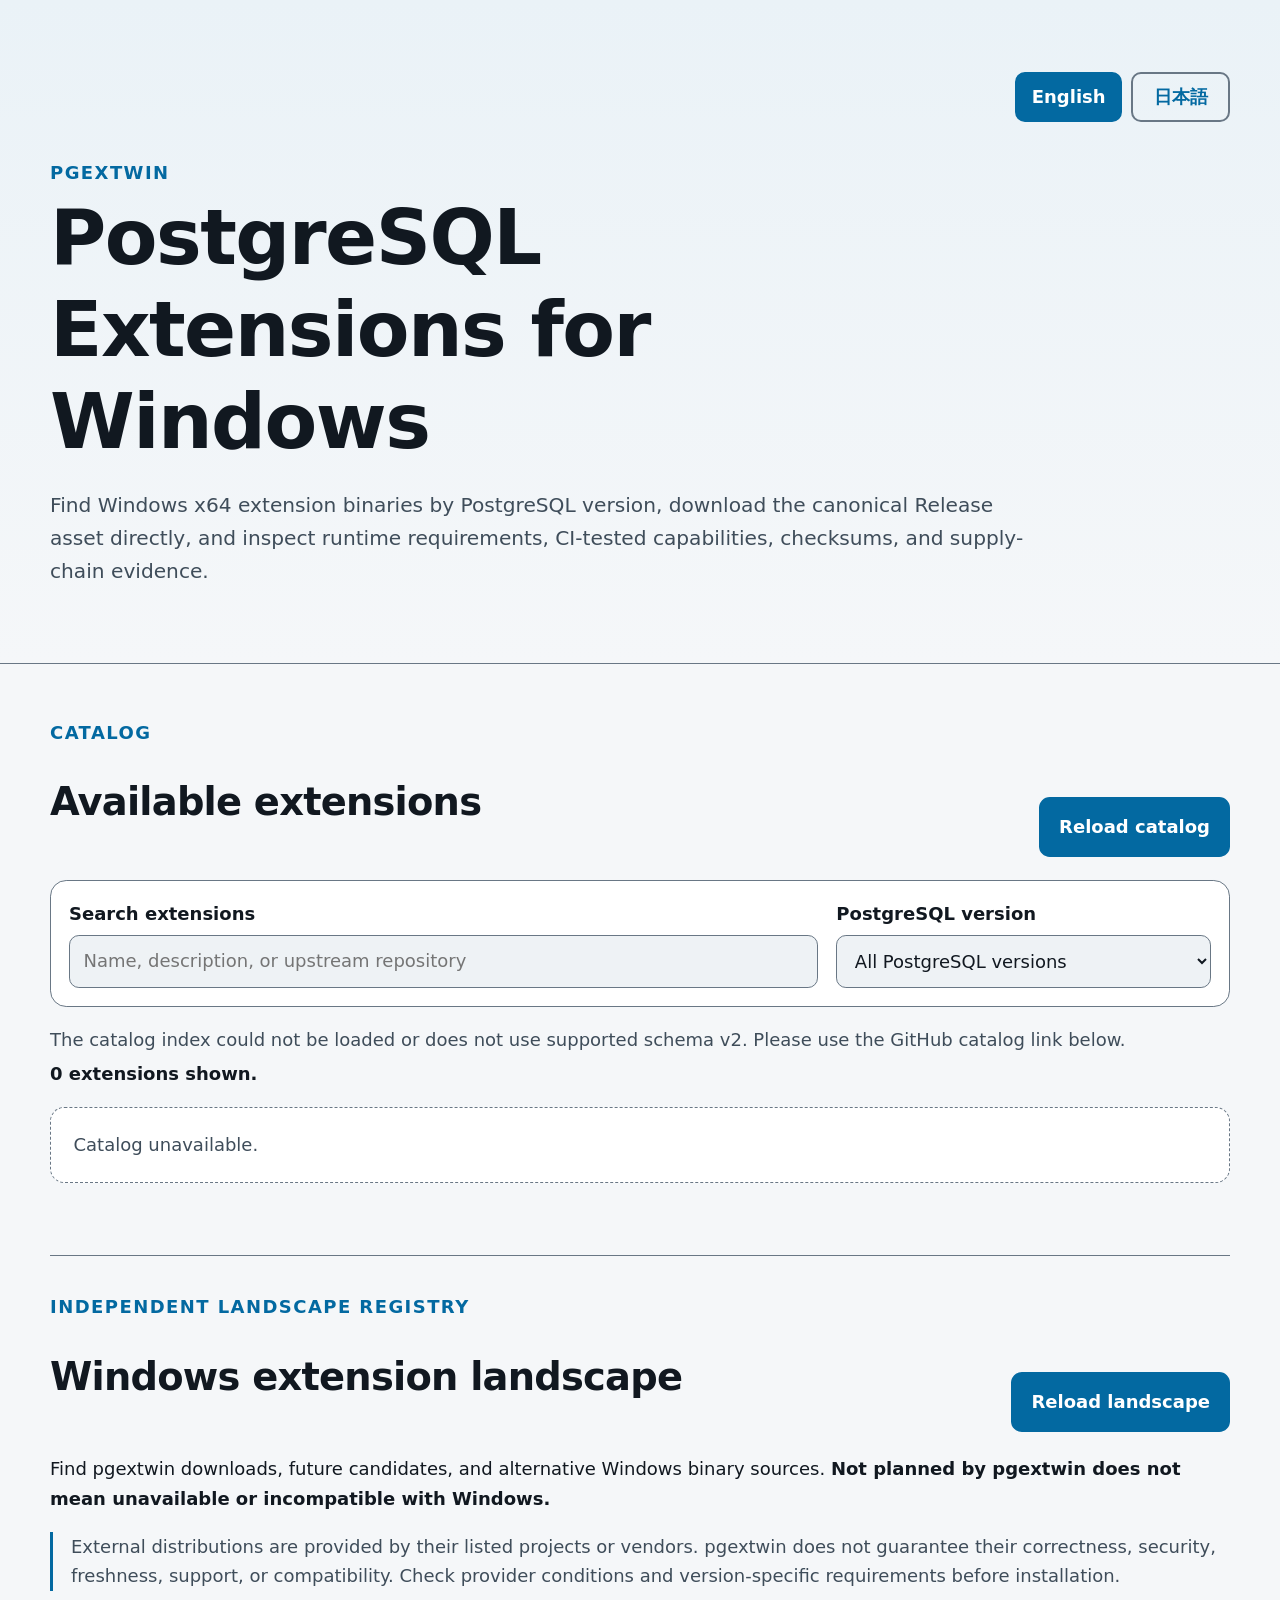
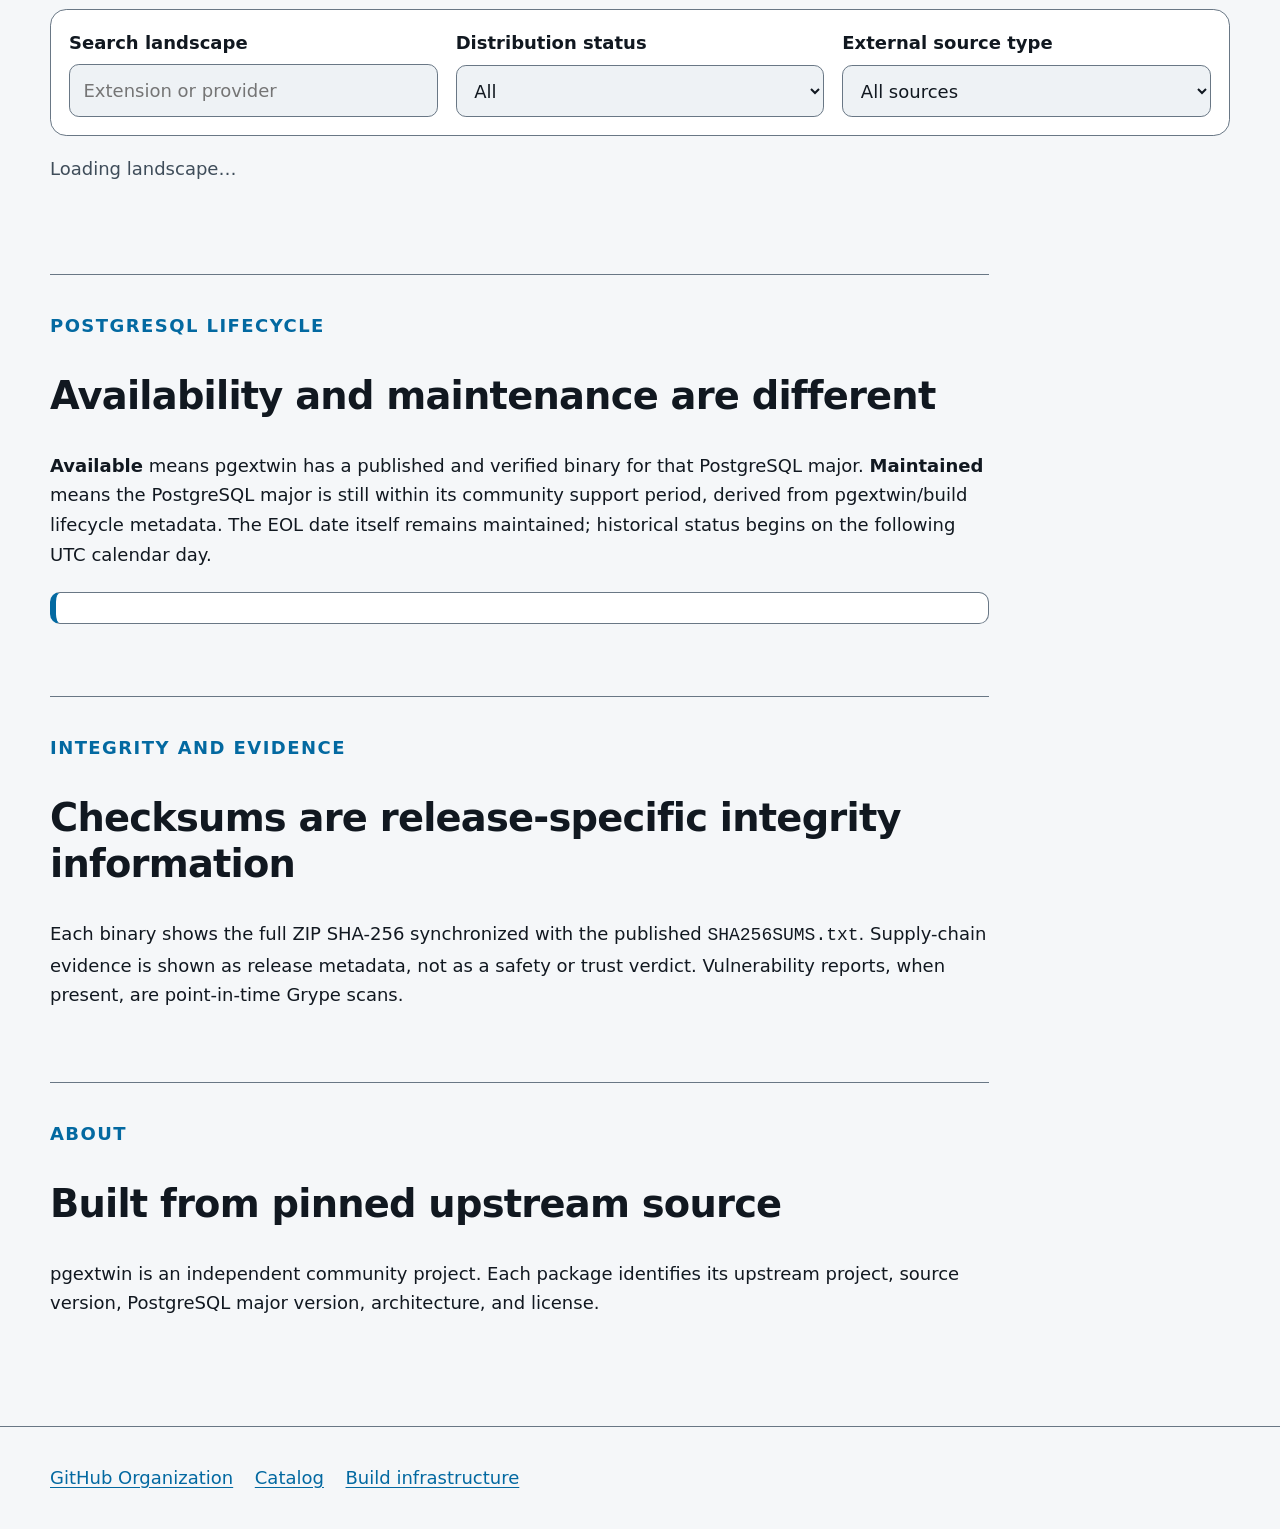
==== commit a48d41fd: "feat(website): separate Japanese and English Pages with locale-aware entrypoint" ====
--- a/index.html
+++ b/index.html
@@ -3,127 +3,27 @@
 <head>
   <meta charset="utf-8">
   <meta name="viewport" content="width=device-width, initial-scale=1">
-  <meta name="description" content="Discover and directly download unofficial Windows x64 binaries for selected PostgreSQL extensions.">
-  <title>pgextwin — PostgreSQL Extensions for Windows</title>
-  <link rel="stylesheet" href="styles.css">
+  <meta name="robots" content="noindex,follow">
+  <title>pgextwin — Choose language</title>
+  <link rel="alternate" hreflang="en" href="https://pgextwin.github.io/website/en/">
+  <link rel="alternate" hreflang="ja" href="https://pgextwin.github.io/website/ja/">
+  <link rel="alternate" hreflang="x-default" href="https://pgextwin.github.io/website/">
+  <script>
+    (function () {
+      var preferred = (navigator.languages && navigator.languages[0]) || navigator.language || "";
+      var language = /^ja(?:[-_]|$)/i.test(preferred) ? "ja" : "en";
+      var destination = new URL(language + "/", window.location.href);
+      destination.search = window.location.search;
+      destination.hash = window.location.hash;
+      window.location.replace(destination.href);
+    }());
+  </script>
 </head>
 <body>
-  <header class="site-header">
-    <div class="shell">
-      <p class="eyebrow">pgextwin</p>
-      <h1>PostgreSQL Extensions for Windows</h1>
-      <p class="lead">Find Windows x64 extension binaries by PostgreSQL version, download the canonical Release asset directly, and inspect runtime requirements, CI-tested capabilities, checksums, and supply-chain evidence.</p>
-      <p class="lead ja" lang="ja">PostgreSQLバージョンからWindows x64拡張機能を探し、正規Release assetを直接downloadできます。導入前提、CIで検証される機能、SHA-256、supply-chain evidenceも確認できます。</p>
-    </div>
-  </header>
-
-  <main class="shell">
-    <section aria-labelledby="extensions-heading">
-      <div class="section-heading">
-        <div>
-          <p class="eyebrow">Catalog</p>
-          <h2 id="extensions-heading">Available extensions</h2>
-        </div>
-        <button id="reload" type="button">Reload catalog</button>
-      </div>
-
-      <div class="filters" aria-label="Extension filters">
-        <div class="filter-field filter-field--search">
-          <label for="search">Search extensions</label>
-          <input id="search" name="search" type="search" autocomplete="off" placeholder="Name, description, or upstream repository">
-        </div>
-        <div class="filter-field">
-          <label for="pg-filter">PostgreSQL version</label>
-          <select id="pg-filter" name="pg-filter">
-            <option value="">All PostgreSQL versions</option>
-          </select>
-        </div>
-      </div>
-
-      <div id="status" class="status" role="status" aria-live="polite">Loading catalog…</div>
-      <p id="results-count" class="results-count" role="status" aria-live="polite"></p>
-      <div id="empty-state" class="empty-state" role="status" hidden>No extensions match the current filters.</div>
-      <div id="extensions" class="extension-grid"></div>
-    </section>
-
-
-    <section class="landscape-section" aria-labelledby="landscape-heading">
-      <div class="section-heading">
-        <div>
-          <p class="eyebrow">Independent Landscape Registry</p>
-          <h2 id="landscape-heading">Windows extension landscape</h2>
-        </div>
-        <button id="landscape-reload" type="button">Reload landscape</button>
-      </div>
-      <p>Find pgextwin downloads, future candidates, and alternative Windows binary sources. <strong>Not planned by pgextwin does not mean unavailable or incompatible with Windows.</strong></p>
-      <p lang="ja">pgextwin配布中・今後の候補・他のWindowsバイナリ配布元を区別します。<strong>「pgextwinで実装予定なし」は「Windowsで使用不可」の意味ではありません。</strong></p>
-      <p class="landscape-disclaimer">External distributions are provided by their listed projects or vendors. pgextwin does not guarantee their correctness, security, freshness, support, or compatibility. Check provider conditions and version-specific requirements before installation.</p>
-      <p lang="ja" class="landscape-disclaimer">外部配布物の正確性・安全性・更新状況・サポート・互換性をpgextwinが保証するものではありません。利用条件と対応するPostgreSQL環境を必ず確認してください。</p>
-      <div class="filters landscape-filters" aria-label="Landscape search and filters">
-        <div class="filter-field">
-          <label for="landscape-search">Search landscape / 検索</label>
-          <input id="landscape-search" type="search" autocomplete="off" placeholder="Extension or provider">
-        </div>
-        <div class="filter-field">
-          <label for="landscape-filter">Distribution status / 区分</label>
-          <select id="landscape-filter">
-            <option value="">All / すべて</option>
-            <option value="implemented">Available in pgextwin / 配布中</option>
-            <option value="candidate">Future candidate / 今後の候補</option>
-            <option value="not-planned">Not planned / 他の配布元</option>
-          </select>
-        </div>
-        <div class="filter-field">
-          <label for="landscape-source-filter">External source type / 取得元種別</label>
-          <select id="landscape-source-filter">
-            <option value="">All sources / すべて</option>
-            <option value="upstream-official">Official / 公式</option>
-            <option value="community">Community / コミュニティ</option>
-            <option value="vendor">Vendor / ベンダー</option>
-            <option value="package-manager">Package manager</option>
-          </select>
-        </div>
-      </div>
-      <div id="landscape-status" class="status" role="status" aria-live="polite">Loading landscape…</div>
-      <p id="landscape-count" class="results-count" role="status" aria-live="polite"></p>
-      <p id="landscape-empty" class="empty-state" hidden>No matching Landscape entries.</p>
-      <div id="landscape-grid" class="extension-grid"></div>
-    </section>
-
-    <section class="info" aria-labelledby="lifecycle-heading">
-      <p class="eyebrow">PostgreSQL lifecycle</p>
-      <h2 id="lifecycle-heading">Availability and maintenance are different</h2>
-      <p><strong>Available</strong> means pgextwin has a published and verified binary for that PostgreSQL major. <strong>Maintained</strong> means the PostgreSQL major is still within its community support period, derived from pgextwin/build lifecycle metadata. The EOL date itself remains maintained; historical status begins on the following UTC calendar day.</p>
-      <p lang="ja"><strong>Available</strong> は、そのPostgreSQL major向けの検証済み公開バイナリがpgextwinに存在することを示します。<strong>Maintained</strong> は、pgextwin/buildのLifecycle metadataから判定したPostgreSQLコミュニティのサポート期間内であることを示します。EOL当日まではmaintainedで、翌UTC日からhistorical扱いになります。</p>
-      <div id="lifecycle-notice" class="lifecycle-notice" aria-live="polite"></div>
-    </section>
-
-    <section class="info" aria-labelledby="integrity-heading">
-      <p class="eyebrow">Integrity and evidence</p>
-      <h2 id="integrity-heading">Checksums are release-specific integrity information</h2>
-      <p>Each binary shows the full ZIP SHA-256 synchronized with the published <code>SHA256SUMS.txt</code>. Supply-chain evidence is shown as release metadata, not as a safety or trust verdict. Vulnerability reports, when present, are point-in-time Grype scans.</p>
-    </section>
-
-    <section class="info" aria-labelledby="about-heading">
-      <p class="eyebrow">About</p>
-      <h2 id="about-heading">Built from pinned upstream source</h2>
-      <p>pgextwin is an independent community project. Each package identifies its upstream project, source version, PostgreSQL major version, architecture, and license.</p>
-      <p lang="ja">pgextwinは独立したコミュニティプロジェクトです。各配布物にはupstream、使用ソース、PostgreSQL major、アーキテクチャ、ライセンスを明記します。</p>
-    </section>
+  <main>
+    <h1>pgextwin</h1>
+    <p>Choose your language / 言語を選択してください。</p>
+    <p><a href="./en/" lang="en">English</a> | <a href="./ja/" lang="ja">日本語</a></p>
   </main>
-
-  <footer class="site-footer">
-    <div class="shell">
-      <a href="https://github.com/pgextwin">GitHub Organization</a>
-      <a href="https://github.com/pgextwin/catalog">Catalog</a>
-      <a href="https://github.com/pgextwin/build">Build infrastructure</a>
-    </div>
-  </footer>
-
-  <script src="lifecycle.js" defer></script>
-  <script src="catalog-view.js" defer></script>
-  <script src="app.js" defer></script>
-  <script src="landscape-view.js" defer></script>
-  <script src="landscape-app.js" defer></script>
 </body>
 </html>
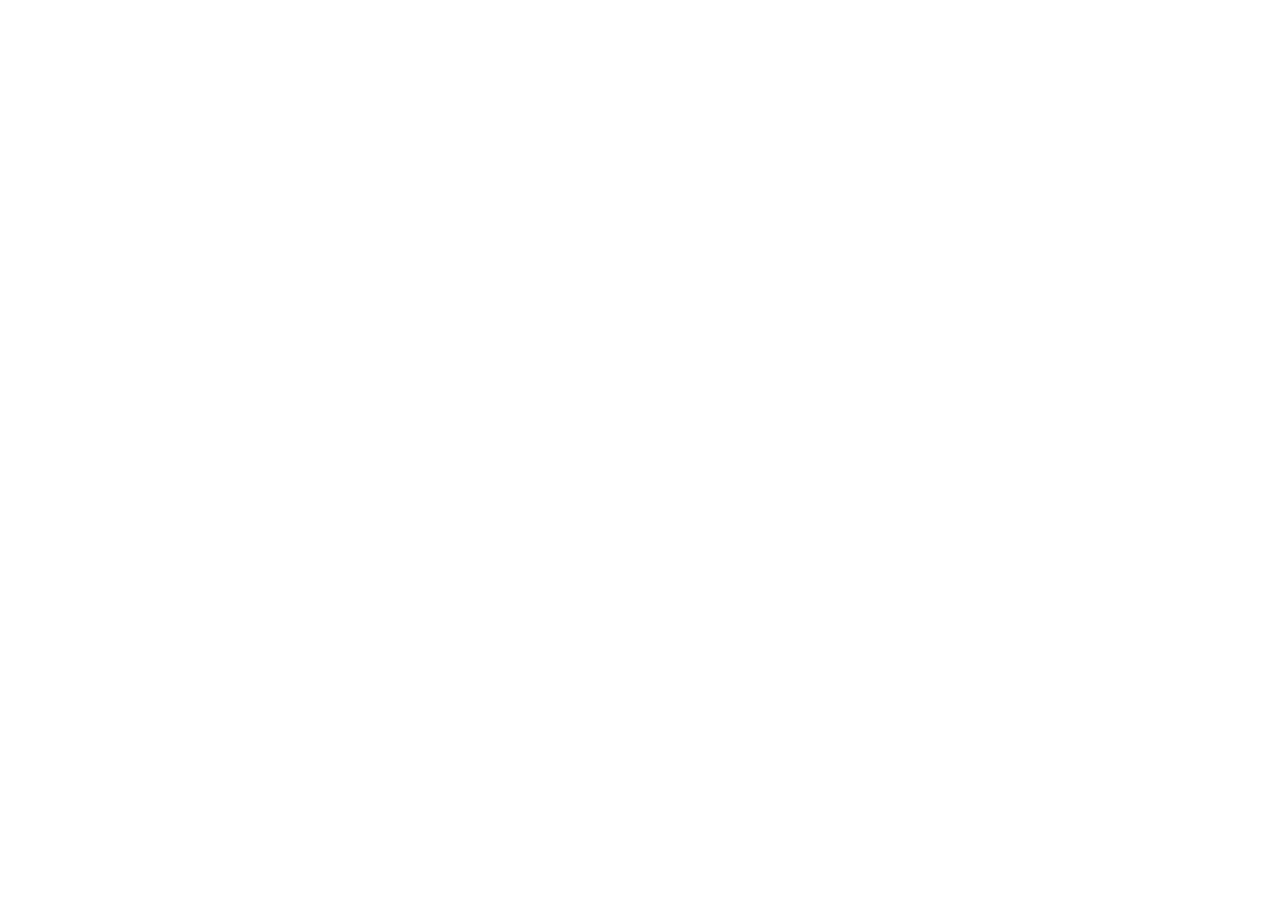
==== commit 8ee73f28: "Proposal C C2: redirect the five entrances to Catalog Pages and retire the published-UI audit" ====
--- a/index.html
+++ b/index.html
@@ -4,26 +4,18 @@
   <meta charset="utf-8">
   <meta name="viewport" content="width=device-width, initial-scale=1">
   <meta name="robots" content="noindex,follow">
-  <title>pgextwin — Choose language</title>
-  <link rel="alternate" hreflang="en" href="https://pgextwin.github.io/website/en/">
-  <link rel="alternate" hreflang="ja" href="https://pgextwin.github.io/website/ja/">
-  <link rel="alternate" hreflang="x-default" href="https://pgextwin.github.io/website/">
+  <title>pgextwin — Moved</title>
+  <link rel="canonical" href="https://pgextwin.github.io/catalog/">
+  <meta http-equiv="refresh" content="0; url=https://pgextwin.github.io/catalog/">
   <script>
-    (function () {
-      var preferred = (navigator.languages && navigator.languages[0]) || navigator.language || "";
-      var language = /^ja(?:[-_]|$)/i.test(preferred) ? "ja" : "en";
-      var destination = new URL(language + "/", window.location.href);
-      destination.search = window.location.search;
-      destination.hash = window.location.hash;
-      window.location.replace(destination.href);
-    }());
+    window.location.replace("https://pgextwin.github.io/catalog/" + window.location.search + window.location.hash);
   </script>
 </head>
 <body>
   <main>
     <h1>pgextwin</h1>
-    <p>Choose your language / 言語を選択してください。</p>
-    <p><a href="./en/" lang="en">English</a> | <a href="./ja/" lang="ja">日本語</a></p>
+    <p>This site has moved to the Catalog Pages site.</p>
+    <p><a href="https://pgextwin.github.io/catalog/">Continue to the new site / 新しいサイトへ</a></p>
   </main>
 </body>
 </html>
